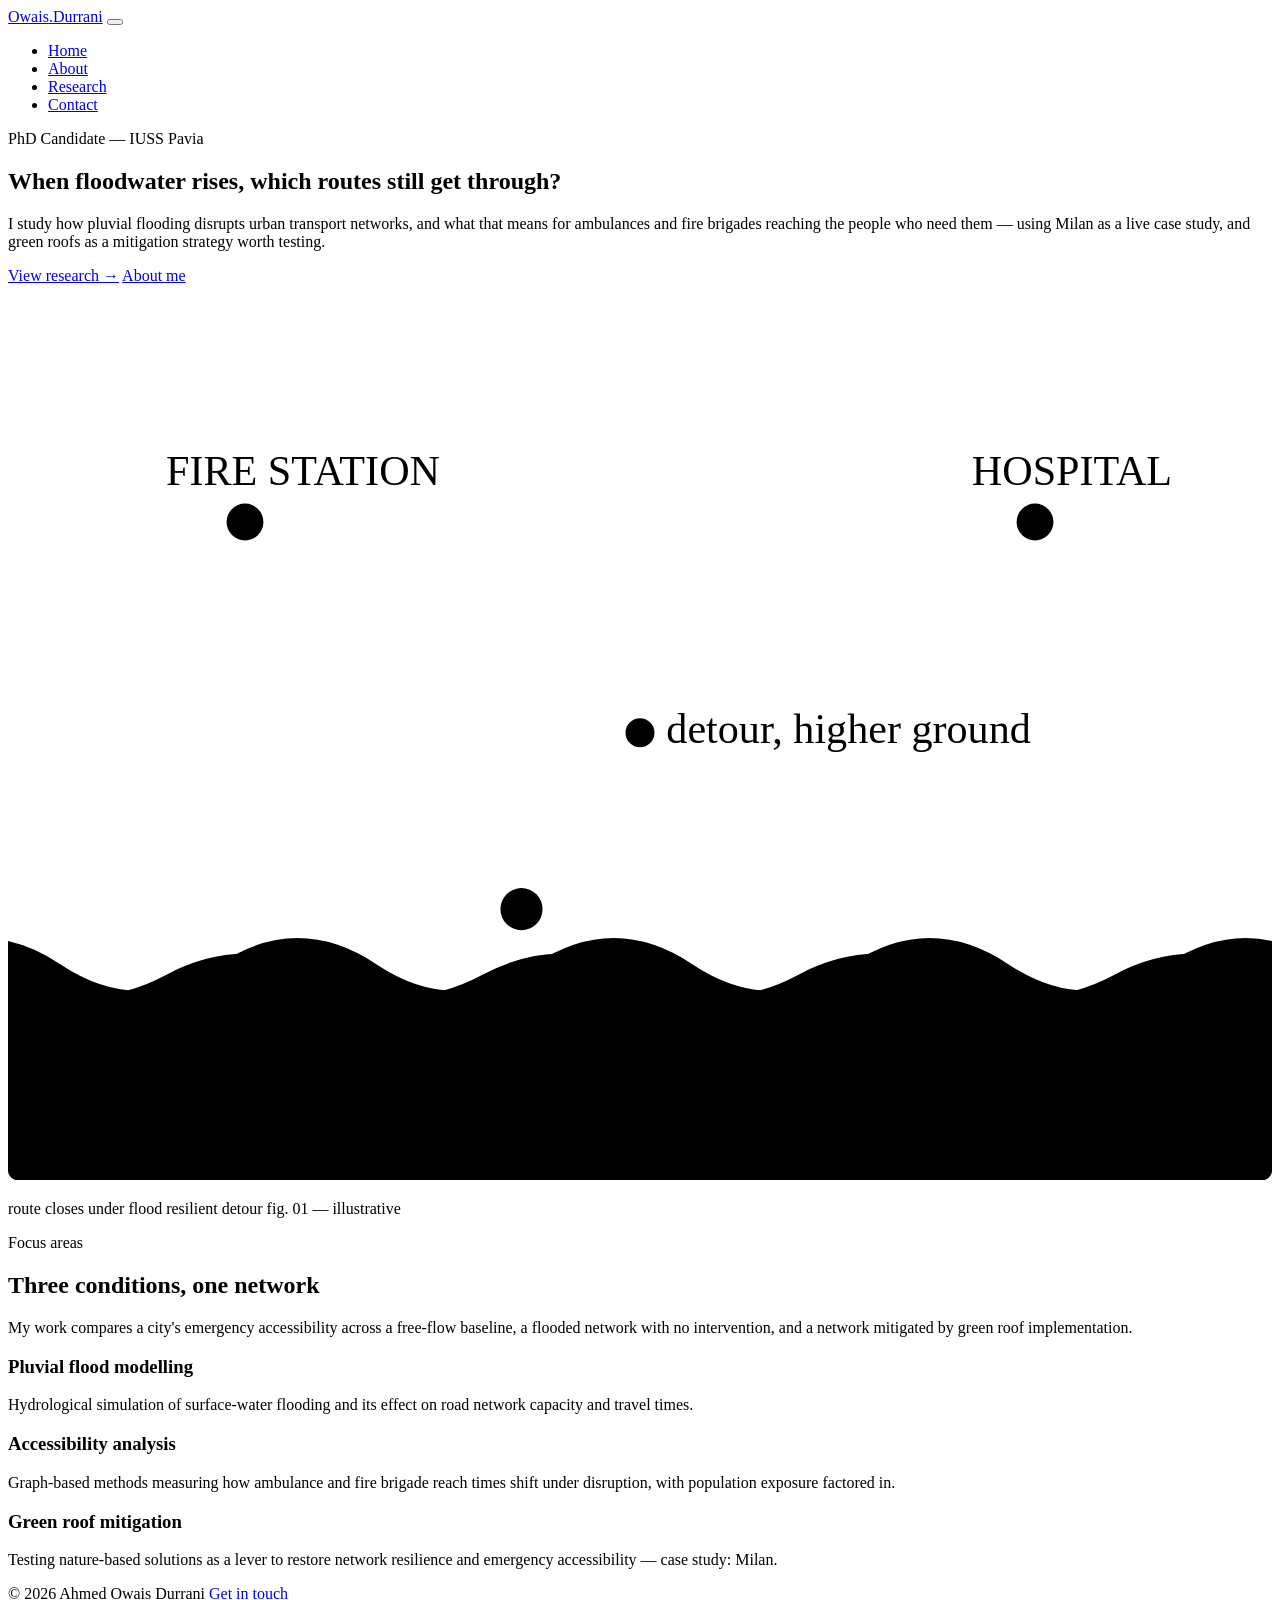
==== index.html @ 67361f3e "Add files via upload" ====
<!DOCTYPE html>
<html lang="en">
<head>
<meta charset="UTF-8">
<meta name="viewport" content="width=device-width, initial-scale=1.0">
<title>Ahmed Owais Durrani — Flood Risk & Emergency Accessibility Research</title>
<meta name="description" content="PhD research on pluvial flood risk, transport network disruption, and emergency service accessibility, with a case study in Milan.">
<link rel="stylesheet" href="assets/css/style.css">
</head>
<body>

<header class="site-header">
  <div class="wrap">
    <a href="index.html" class="brand">Owais<span>.</span>Durrani</a>
    <button class="nav-toggle" aria-label="Toggle menu" aria-expanded="false">
      <span></span><span></span><span></span>
    </button>
    <nav class="main-nav">
      <ul>
        <li><a href="index.html" aria-current="page">Home</a></li>
        <li><a href="about.html">About</a></li>
        <li><a href="research.html">Research</a></li>
        <li><a href="contact.html">Contact</a></li>
      </ul>
    </nav>
  </div>
</header>

<main>
  <section class="hero">
    <div class="wrap">
      <div class="hero-copy">
        <span class="eyebrow">PhD Candidate — IUSS Pavia</span>
        <h1>When floodwater rises, which routes still get through?</h1>
        <p class="lede">
          I study how pluvial flooding disrupts urban transport networks, and what
          that means for ambulances and fire brigades reaching the people who need
          them — using Milan as a live case study, and green roofs as a
          mitigation strategy worth testing.
        </p>
        <div class="hero-actions">
          <a class="btn btn-primary" href="research.html">View research →</a>
          <a class="btn btn-ghost" href="about.html">About me</a>
        </div>
      </div>

      <div class="hero-visual">
        <div class="diagram-frame">
          <svg class="flood-diagram" viewBox="0 0 480 340" role="img" aria-labelledby="fdTitle fdDesc">
            <title id="fdTitle">Diagram of an emergency-access network under flood conditions</title>
            <desc id="fdDesc">A central hub connects to a fire station and a hospital. The direct route to the fire station floods and closes, while a detour through higher ground stays open, and the route to the hospital remains unaffected.</desc>

            <defs>
              <clipPath id="waterClip">
                <rect x="0" y="230" width="480" height="110" rx="4"></rect>
              </clipPath>
            </defs>

            <!-- edges -->
            <path class="fd-edge fd-edge-vulnerable" d="M240,300 L90,90"></path>
            <path class="fd-edge fd-edge-resilient" d="M240,300 L240,170"></path>
            <path class="fd-edge fd-edge-resilient" d="M240,170 L90,90"></path>
            <path class="fd-edge fd-edge-stable" d="M240,300 L390,90"></path>

            <!-- flood break marker -->
            <g class="fd-break" transform="translate(195,237)">
              <circle r="8" fill="var(--paper-raised)" stroke="var(--amber)" stroke-width="1.5"></circle>
              <line x1="-3.5" y1="-3.5" x2="3.5" y2="3.5" stroke="var(--amber)" stroke-width="1.6" stroke-linecap="round"></line>
              <line x1="3.5" y1="-3.5" x2="-3.5" y2="3.5" stroke="var(--amber)" stroke-width="1.6" stroke-linecap="round"></line>
            </g>

            <!-- nodes -->
            <g class="fd-node" transform="translate(90,90)">
              <circle r="7"></circle>
              <text x="-30" y="-14">FIRE STATION</text>
            </g>
            <g class="fd-node" transform="translate(390,90)">
              <circle r="7"></circle>
              <text x="-24" y="-14">HOSPITAL</text>
            </g>
            <g class="fd-node" transform="translate(240,170)">
              <circle r="5.5"></circle>
              <text x="10" y="4">detour, higher ground</text>
            </g>
            <g class="fd-node hub" transform="translate(240,300)">
              <circle r="8"></circle>
              <text x="-19" y="24">DISPATCH HUB</text>
            </g>

            <!-- floodwater -->
            <g class="fd-water" clip-path="url(#waterClip)">
              <g class="fd-wave-b" transform="translate(-40,238)">
                <path d="M0,20 Q30,0 60,20 T120,20 T180,20 T240,20 T300,20 T360,20 T420,20 T480,20 T540,20 T600,20 V110 H0 Z"></path>
              </g>
              <g class="fd-wave-a" transform="translate(0,246)">
                <path d="M0,16 Q30,32 60,16 T120,16 T180,16 T240,16 T300,16 T360,16 T420,16 T480,16 T540,16 T600,16 V110 H0 Z"></path>
              </g>
            </g>
          </svg>
        </div>
        <p class="diagram-caption">
          <span class="legend">
            <span class="legend-item"><span class="legend-swatch" style="background:var(--slate)"></span>route closes under flood</span>
            <span class="legend-item"><span class="legend-swatch" style="background:var(--teal)"></span>resilient detour</span>
          </span>
          <span>fig. 01 — illustrative</span>
        </p>
      </div>
    </div>
  </section>

  <section class="section-divider">
    <div class="wrap">
      <div class="section-head">
        <span class="eyebrow">Focus areas</span>
        <h2>Three conditions, one network</h2>
        <p>My work compares a city's emergency accessibility across a free-flow baseline, a flooded network with no intervention, and a network mitigated by green roof implementation.</p>
      </div>
      <div class="card-grid">
        <div class="card">
          <h3>Pluvial flood modelling</h3>
          <p>Hydrological simulation of surface-water flooding and its effect on road network capacity and travel times.</p>
        </div>
        <div class="card">
          <h3>Accessibility analysis</h3>
          <p>Graph-based methods measuring how ambulance and fire brigade reach times shift under disruption, with population exposure factored in.</p>
        </div>
        <div class="card">
          <h3>Green roof mitigation</h3>
          <p>Testing nature-based solutions as a lever to restore network resilience and emergency accessibility — case study: Milan.</p>
        </div>
      </div>
    </div>
  </section>
</main>

<footer class="site-footer">
  <div class="wrap">
    <span>© 2026 Ahmed Owais Durrani</span>
    <span><a href="contact.html">Get in touch</a></span>
  </div>
</footer>

<script src="assets/js/main.js"></script>
</body>
</html>
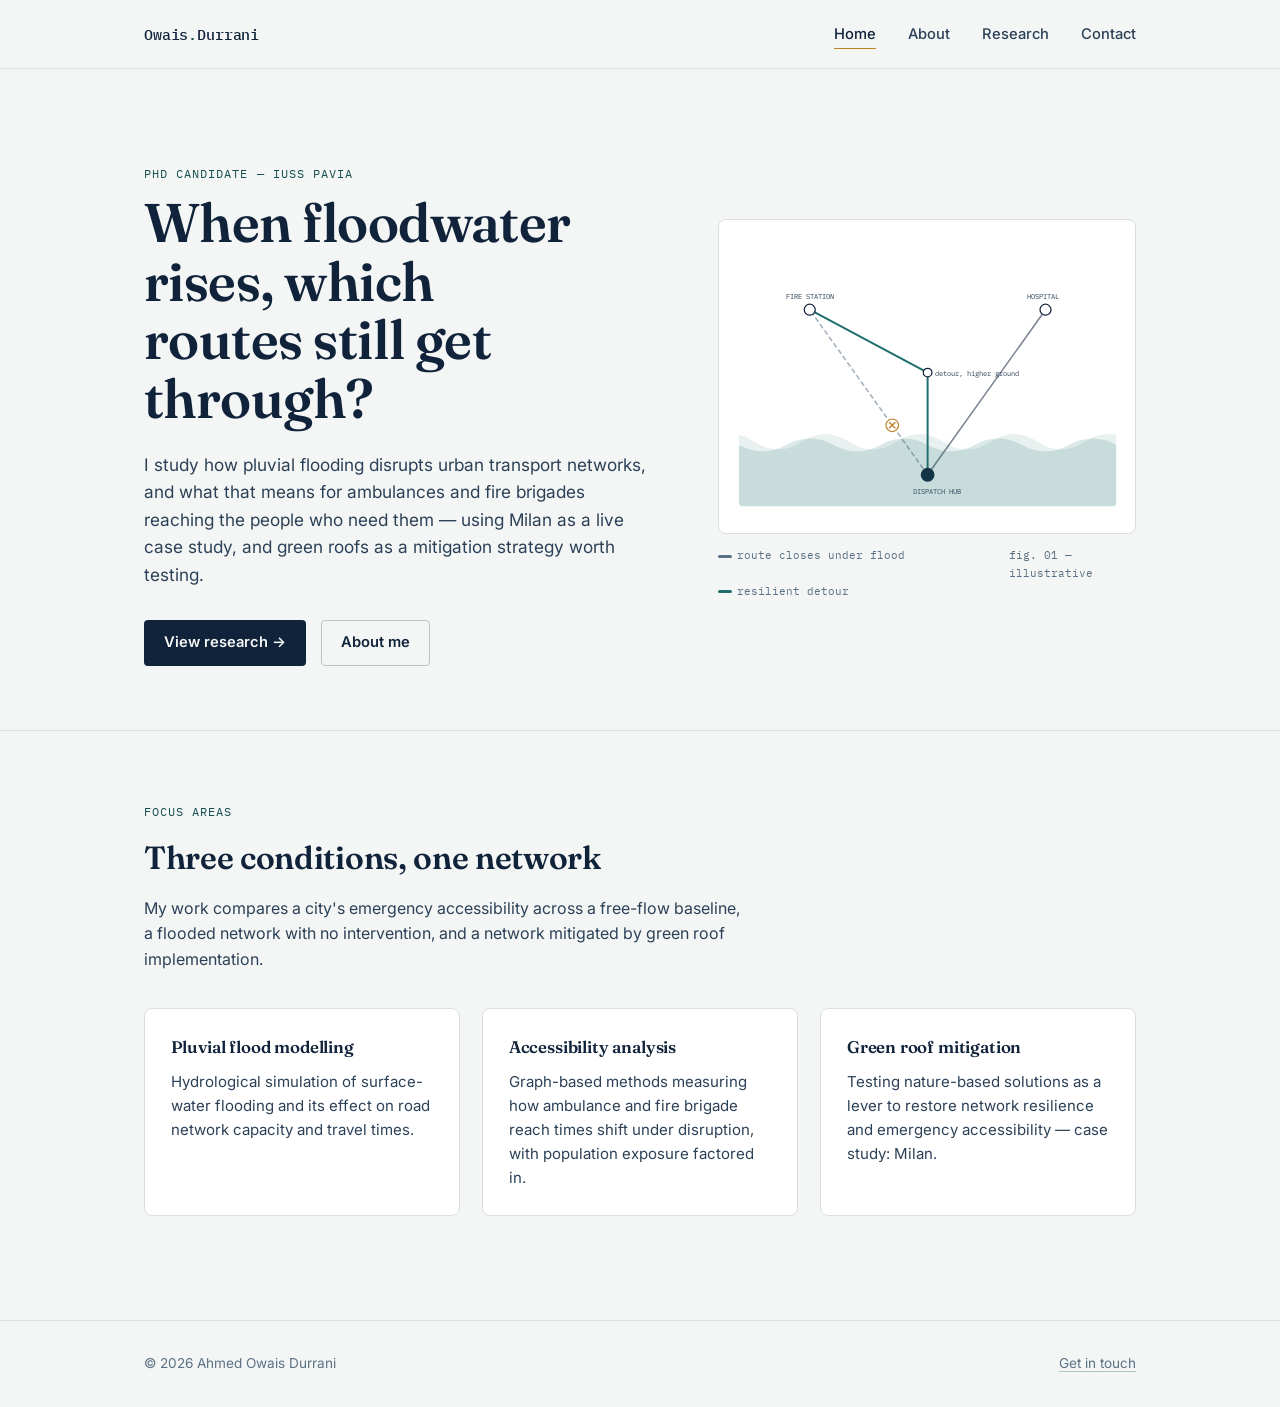
==== commit 0800ed53: "Add files via upload" ====
--- a/index.html
+++ b/index.html
@@ -5,7 +5,7 @@
 <meta name="viewport" content="width=device-width, initial-scale=1.0">
 <title>Ahmed Owais Durrani — Flood Risk & Emergency Accessibility Research</title>
 <meta name="description" content="PhD research on pluvial flood risk, transport network disruption, and emergency service accessibility, with a case study in Milan.">
-<link rel="stylesheet" href="assets/css/style.css">
+<link rel="stylesheet" href="style.css">
 </head>
 <body>
 
@@ -141,6 +141,6 @@
   </div>
 </footer>
 
-<script src="assets/js/main.js"></script>
+<script src="main.js"></script>
 </body>
 </html>
--- a/style.css
+++ b/style.css
@@ -0,0 +1,505 @@
+/* ==========================================================================
+   Ahmed Owais Durrani — academic site
+   Design language: hydrological risk mapping.
+   Palette drawn from flood-depth contour maps (ink/teal/amber), not a
+   generic template palette.
+   ========================================================================== */
+
+@import url('https://fonts.googleapis.com/css2?family=Fraunces:opsz,wght@9..144,400;9..144,500;9..144,600;9..144,700&family=Inter:wght@400;500;600&family=IBM+Plex+Mono:wght@400;500&display=swap');
+
+:root {
+  /* Color */
+  --ink: #10233A;         /* deep navy — headlines, primary text */
+  --ink-soft: #2C4157;    /* secondary text on light bg */
+  --paper: #F4F6F5;       /* cool, quiet background — not cream */
+  --paper-raised: #FFFFFF;
+  --teal: #1F6E6E;        /* resilient / mitigated route */
+  --teal-deep: #164F4F;
+  --amber: #BD8226;       /* risk / disruption marker, used sparingly */
+  --slate: #5B7185;       /* muted labels, captions */
+  --line: #D9E0DE;        /* hairline dividers */
+  --line-strong: #B9C4C1;
+
+  /* Type */
+  --font-display: 'Fraunces', serif;
+  --font-body: 'Inter', -apple-system, sans-serif;
+  --font-mono: 'IBM Plex Mono', monospace;
+
+  /* Layout */
+  --max-w: 1120px;
+  --edge: clamp(20px, 5vw, 64px);
+}
+
+* { box-sizing: border-box; }
+
+html { scroll-behavior: smooth; }
+
+body {
+  margin: 0;
+  background: var(--paper);
+  color: var(--ink);
+  font-family: var(--font-body);
+  font-size: 16px;
+  line-height: 1.6;
+  -webkit-font-smoothing: antialiased;
+}
+
+img { max-width: 100%; display: block; }
+
+a {
+  color: var(--teal-deep);
+  text-decoration-color: rgba(31,110,110,0.35);
+  text-underline-offset: 3px;
+}
+a:hover { text-decoration-color: currentColor; }
+
+:focus-visible {
+  outline: 2px solid var(--teal);
+  outline-offset: 3px;
+}
+
+h1, h2, h3 {
+  font-family: var(--font-display);
+  color: var(--ink);
+  margin: 0 0 0.4em;
+  font-weight: 600;
+  letter-spacing: -0.01em;
+}
+
+.eyebrow {
+  font-family: var(--font-mono);
+  font-size: 0.72rem;
+  letter-spacing: 0.09em;
+  text-transform: uppercase;
+  color: var(--teal-deep);
+  display: block;
+  margin-bottom: 0.9em;
+}
+
+.wrap {
+  max-width: var(--max-w);
+  margin: 0 auto;
+  padding: 0 var(--edge);
+}
+
+/* ---------- Site header / nav ---------- */
+
+.site-header {
+  position: sticky;
+  top: 0;
+  z-index: 50;
+  background: rgba(244, 246, 245, 0.88);
+  backdrop-filter: blur(8px);
+  border-bottom: 1px solid var(--line);
+}
+
+.site-header .wrap {
+  display: flex;
+  align-items: center;
+  justify-content: space-between;
+  height: 68px;
+}
+
+.brand {
+  font-family: var(--font-mono);
+  font-size: 0.95rem;
+  font-weight: 500;
+  color: var(--ink);
+  text-decoration: none;
+  letter-spacing: -0.01em;
+}
+.brand span { color: var(--teal-deep); }
+
+nav.main-nav ul {
+  display: flex;
+  gap: 2rem;
+  list-style: none;
+  margin: 0;
+  padding: 0;
+}
+
+nav.main-nav a {
+  font-family: var(--font-body);
+  font-size: 0.92rem;
+  font-weight: 500;
+  color: var(--ink-soft);
+  text-decoration: none;
+  padding: 0.3rem 0;
+  border-bottom: 1px solid transparent;
+}
+nav.main-nav a:hover,
+nav.main-nav a[aria-current="page"] {
+  color: var(--ink);
+  border-bottom-color: var(--amber);
+}
+
+.nav-toggle {
+  display: none;
+  background: none;
+  border: 1px solid var(--line-strong);
+  border-radius: 6px;
+  width: 40px;
+  height: 36px;
+  cursor: pointer;
+}
+.nav-toggle span {
+  display: block;
+  width: 18px;
+  height: 2px;
+  background: var(--ink);
+  margin: 4px auto;
+}
+
+/* ---------- Hero ---------- */
+
+.hero {
+  padding: clamp(3rem, 8vw, 6rem) 0 clamp(2.5rem, 6vw, 4rem);
+}
+
+.hero .wrap {
+  display: grid;
+  grid-template-columns: 1.1fr 0.9fr;
+  gap: clamp(2rem, 5vw, 4rem);
+  align-items: center;
+}
+
+.hero h1 {
+  font-size: clamp(2.1rem, 4.4vw, 3.4rem);
+  line-height: 1.08;
+  max-width: 12ch;
+}
+
+.hero .lede {
+  font-size: 1.08rem;
+  color: var(--ink-soft);
+  max-width: 46ch;
+  margin: 0.9em 0 1.8em;
+}
+
+.hero-actions {
+  display: flex;
+  gap: 0.9rem;
+  flex-wrap: wrap;
+}
+
+.btn {
+  display: inline-flex;
+  align-items: center;
+  gap: 0.5em;
+  font-family: var(--font-body);
+  font-size: 0.92rem;
+  font-weight: 600;
+  padding: 0.7em 1.3em;
+  border-radius: 4px;
+  text-decoration: none;
+  border: 1px solid transparent;
+  transition: transform 0.15s ease;
+}
+.btn:hover { transform: translateY(-1px); }
+.btn-primary {
+  background: var(--ink);
+  color: var(--paper);
+}
+.btn-primary:hover { background: var(--teal-deep); }
+.btn-ghost {
+  border-color: var(--line-strong);
+  color: var(--ink);
+}
+.btn-ghost:hover { border-color: var(--ink); }
+
+/* ---------- Signature diagram ---------- */
+
+.diagram-frame {
+  background: var(--paper-raised);
+  border: 1px solid var(--line);
+  border-radius: 8px;
+  padding: 1.2rem;
+}
+
+.diagram-caption {
+  font-family: var(--font-mono);
+  font-size: 0.7rem;
+  color: var(--slate);
+  margin-top: 0.8rem;
+  display: flex;
+  justify-content: space-between;
+  gap: 1rem;
+}
+
+.legend {
+  display: flex;
+  gap: 1.1rem;
+  flex-wrap: wrap;
+}
+.legend-item { display: flex; align-items: center; gap: 0.4em; }
+.legend-swatch {
+  width: 14px; height: 3px; border-radius: 2px; display: inline-block;
+}
+
+/* ---------- Sections ---------- */
+
+section { padding: clamp(2.5rem, 6vw, 4.5rem) 0; }
+.section-divider { border-top: 1px solid var(--line); }
+
+.section-head {
+  max-width: 60ch;
+  margin-bottom: 2.2rem;
+}
+.section-head h2 { font-size: clamp(1.5rem, 3vw, 2rem); }
+.section-head p { color: var(--ink-soft); margin: 0; }
+
+/* ---------- Cards / lists ---------- */
+
+.card-grid {
+  display: grid;
+  grid-template-columns: repeat(3, 1fr);
+  gap: 1.4rem;
+}
+
+.card {
+  background: var(--paper-raised);
+  border: 1px solid var(--line);
+  border-radius: 8px;
+  padding: 1.6rem;
+}
+.card h3 { font-size: 1.05rem; margin-bottom: 0.5em; }
+.card p { color: var(--ink-soft); font-size: 0.94rem; margin: 0; }
+
+.record-list { list-style: none; margin: 0; padding: 0; }
+.record {
+  display: grid;
+  grid-template-columns: 90px 1fr;
+  gap: 1.5rem;
+  padding: 1.3rem 0;
+  border-top: 1px solid var(--line);
+}
+.record:first-child { border-top: none; }
+.record-year {
+  font-family: var(--font-mono);
+  font-size: 0.85rem;
+  color: var(--teal-deep);
+  padding-top: 0.2em;
+}
+.record-title {
+  font-weight: 600;
+  margin: 0 0 0.25em;
+  font-size: 1.02rem;
+}
+.record-meta {
+  font-size: 0.88rem;
+  color: var(--slate);
+  margin: 0;
+}
+
+/* ---------- Timeline (experience/education) ---------- */
+
+.timeline { list-style: none; margin: 0; padding: 0; }
+.timeline li {
+  position: relative;
+  padding: 0 0 1.8rem 1.6rem;
+  border-left: 1px solid var(--line-strong);
+}
+.timeline li:last-child { padding-bottom: 0; }
+.timeline li::before {
+  content: "";
+  position: absolute;
+  left: -4.5px;
+  top: 4px;
+  width: 8px;
+  height: 8px;
+  border-radius: 50%;
+  background: var(--teal);
+}
+.timeline .when {
+  font-family: var(--font-mono);
+  font-size: 0.75rem;
+  color: var(--slate);
+  display: block;
+  margin-bottom: 0.3em;
+}
+.timeline h3 { font-size: 1.02rem; margin-bottom: 0.15em; }
+.timeline .where { color: var(--ink-soft); font-size: 0.92rem; margin: 0 0 0.4em; }
+.timeline p.desc { margin: 0; color: var(--ink-soft); font-size: 0.94rem; }
+
+/* ---------- Skills / languages ---------- */
+
+.tag-row { display: flex; flex-wrap: wrap; gap: 0.6rem; }
+.tag {
+  font-family: var(--font-mono);
+  font-size: 0.78rem;
+  padding: 0.4em 0.75em;
+  border: 1px solid var(--line-strong);
+  border-radius: 4px;
+  color: var(--ink-soft);
+}
+
+.lang-grid {
+  display: grid;
+  grid-template-columns: repeat(auto-fit, minmax(140px, 1fr));
+  gap: 1rem;
+}
+.lang-grid .lang-name { font-weight: 600; font-size: 0.95rem; }
+.lang-grid .lang-level { font-family: var(--font-mono); font-size: 0.78rem; color: var(--slate); }
+
+/* ---------- Two-col about ---------- */
+
+.about-grid {
+  display: grid;
+  grid-template-columns: 260px 1fr;
+  gap: 3rem;
+  align-items: start;
+}
+.profile-photo {
+  border-radius: 8px;
+  border: 1px solid var(--line);
+  aspect-ratio: 1 / 1;
+  object-fit: cover;
+  width: 100%;
+}
+.about-grid .bio p { color: var(--ink-soft); }
+
+/* ---------- Contact ---------- */
+
+.contact-grid {
+  display: grid;
+  grid-template-columns: repeat(auto-fit, minmax(220px, 1fr));
+  gap: 1rem;
+}
+.contact-card {
+  display: flex;
+  align-items: center;
+  gap: 0.9rem;
+  padding: 1.1rem 1.3rem;
+  background: var(--paper-raised);
+  border: 1px solid var(--line);
+  border-radius: 8px;
+  text-decoration: none;
+  color: var(--ink);
+  transition: border-color 0.15s ease;
+}
+.contact-card:hover { border-color: var(--teal); }
+.contact-icon {
+  width: 34px; height: 34px;
+  flex-shrink: 0;
+  display: flex; align-items: center; justify-content: center;
+  border-radius: 50%;
+  background: var(--paper);
+  border: 1px solid var(--line);
+}
+.contact-card .label {
+  font-family: var(--font-mono);
+  font-size: 0.68rem;
+  text-transform: uppercase;
+  letter-spacing: 0.07em;
+  color: var(--slate);
+  display: block;
+  margin-bottom: 0.15em;
+}
+.contact-card .value { font-weight: 600; font-size: 0.95rem; }
+
+/* ---------- Signature: flood/network diagram ---------- */
+
+.flood-diagram { width: 100%; height: auto; overflow: visible; }
+
+.fd-edge { fill: none; stroke-linecap: round; }
+.fd-edge-resilient { stroke: var(--teal); stroke-width: 2.5; }
+.fd-edge-stable { stroke: var(--ink); stroke-width: 2; opacity: 0.55; }
+.fd-edge-vulnerable {
+  stroke: var(--slate);
+  stroke-width: 2;
+  stroke-dasharray: 5 5;
+  opacity: 0.55;
+}
+
+.fd-node circle { fill: var(--paper-raised); stroke: var(--ink); stroke-width: 1.6; }
+.fd-node.hub circle { fill: var(--ink); stroke: var(--ink); }
+.fd-node text {
+  font-family: var(--font-mono);
+  font-size: 9.5px;
+  fill: var(--ink-soft);
+}
+
+.fd-water {
+  animation: fd-rise 9s ease-in-out infinite;
+}
+.fd-wave-a, .fd-wave-b {
+  fill: rgba(31, 110, 110, 0.16);
+}
+.fd-wave-b { fill: rgba(31, 110, 110, 0.1); }
+.fd-wave-a { animation: fd-drift-a 6s linear infinite; }
+.fd-wave-b { animation: fd-drift-b 8s linear infinite reverse; }
+
+.fd-break {
+  animation: fd-flicker 9s ease-in-out infinite;
+}
+
+@keyframes fd-rise {
+  0%, 100% { transform: translateY(26px); }
+  45%, 60% { transform: translateY(0px); }
+}
+@keyframes fd-drift-a {
+  from { transform: translateX(0); }
+  to { transform: translateX(-120px); }
+}
+@keyframes fd-drift-b {
+  from { transform: translateX(0); }
+  to { transform: translateX(-160px); }
+}
+@keyframes fd-flicker {
+  0%, 40% { opacity: 0; }
+  50%, 68% { opacity: 1; }
+  78%, 100% { opacity: 0; }
+}
+
+/* ---------- Footer ---------- */
+
+.site-footer {
+  border-top: 1px solid var(--line);
+  padding: 2rem 0;
+  margin-top: 2rem;
+}
+.site-footer .wrap {
+  display: flex;
+  justify-content: space-between;
+  align-items: center;
+  gap: 1rem;
+  flex-wrap: wrap;
+  font-size: 0.85rem;
+  color: var(--slate);
+}
+.site-footer a { color: var(--slate); }
+
+/* ---------- Responsive ---------- */
+
+@media (max-width: 860px) {
+  .hero .wrap { grid-template-columns: 1fr; }
+  .hero-visual { order: -1; }
+  .card-grid { grid-template-columns: 1fr; }
+  .about-grid { grid-template-columns: 1fr; }
+  .about-grid .profile-photo { width: 160px; }
+  .record { grid-template-columns: 70px 1fr; gap: 1rem; }
+}
+
+@media (max-width: 680px) {
+  nav.main-nav {
+    position: absolute;
+    top: 68px;
+    left: 0;
+    right: 0;
+    background: var(--paper);
+    border-bottom: 1px solid var(--line);
+    display: none;
+  }
+  nav.main-nav.open { display: block; }
+  nav.main-nav ul {
+    flex-direction: column;
+    gap: 0;
+    padding: 0.5rem var(--edge) 1.2rem;
+  }
+  nav.main-nav a { display: block; padding: 0.7rem 0; }
+  .nav-toggle { display: block; }
+}
+
+@media (prefers-reduced-motion: reduce) {
+  * { animation-duration: 0.001ms !important; animation-iteration-count: 1 !important; }
+}
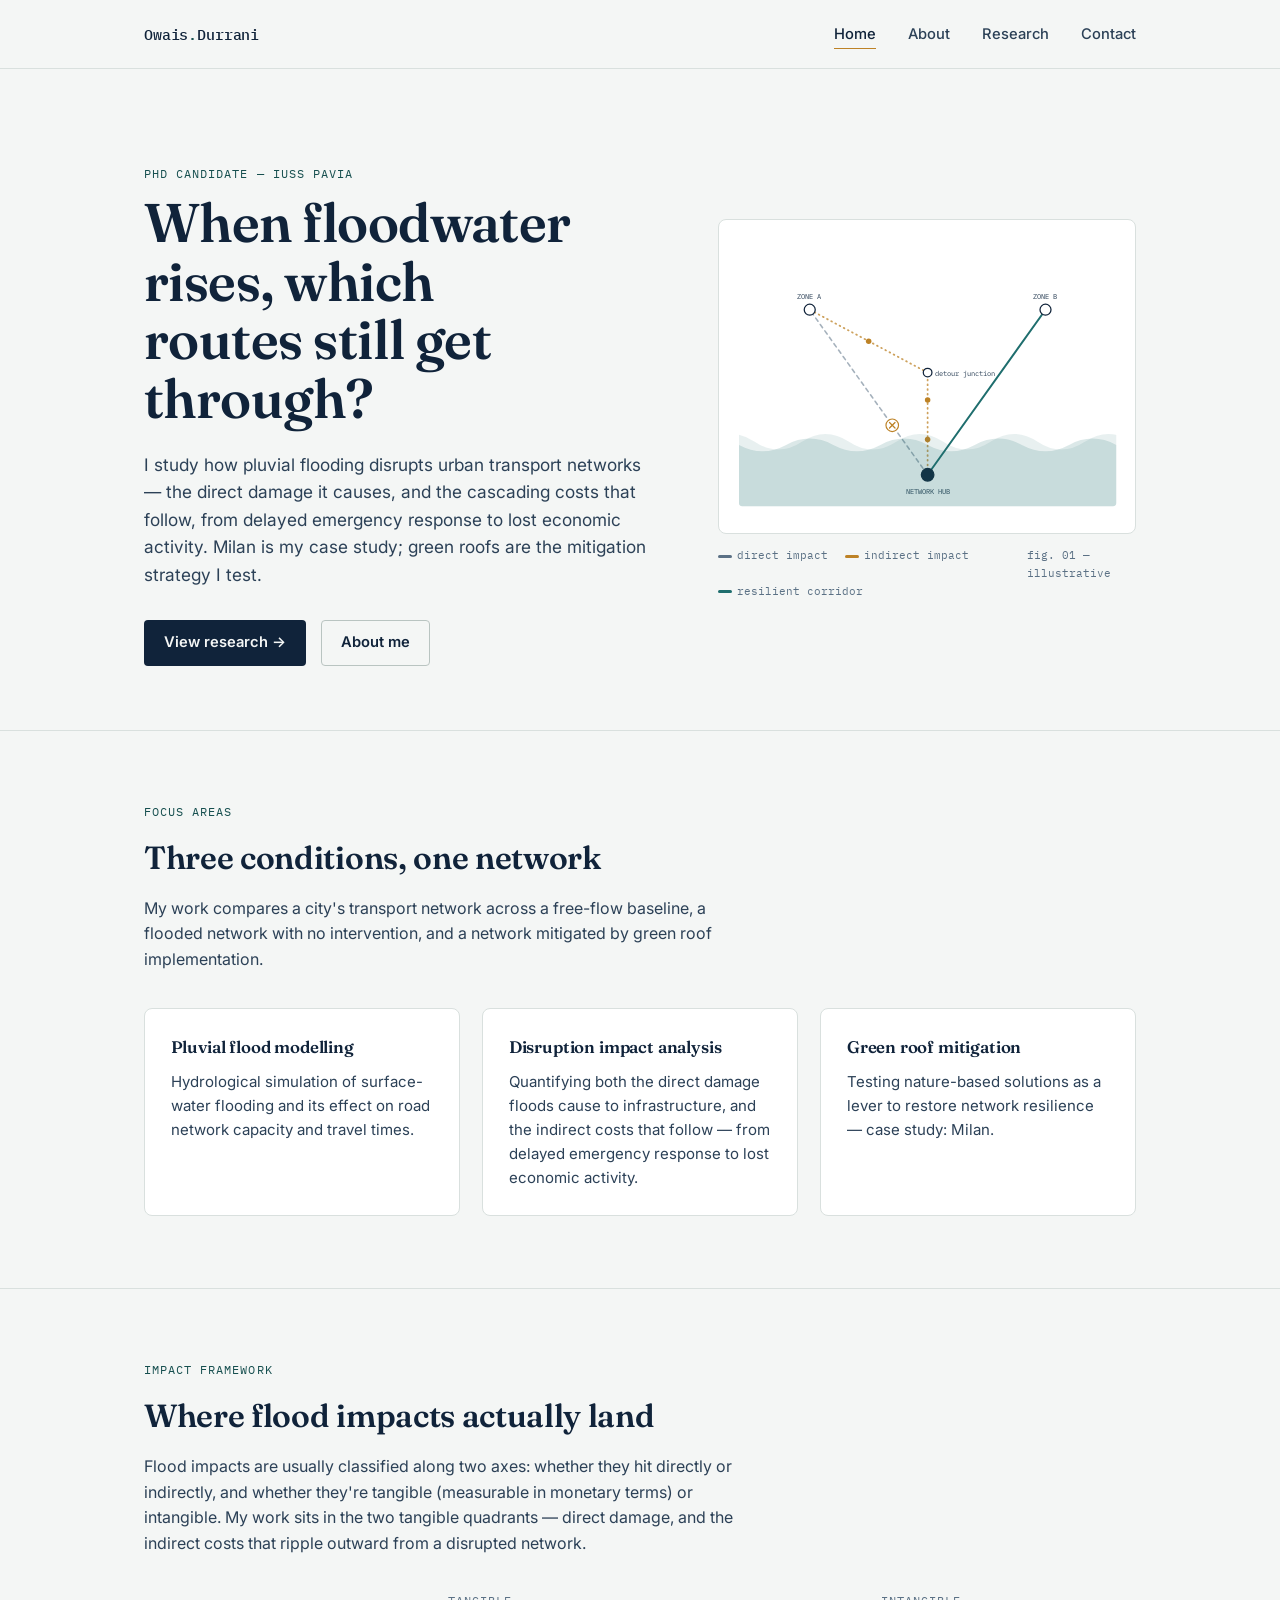
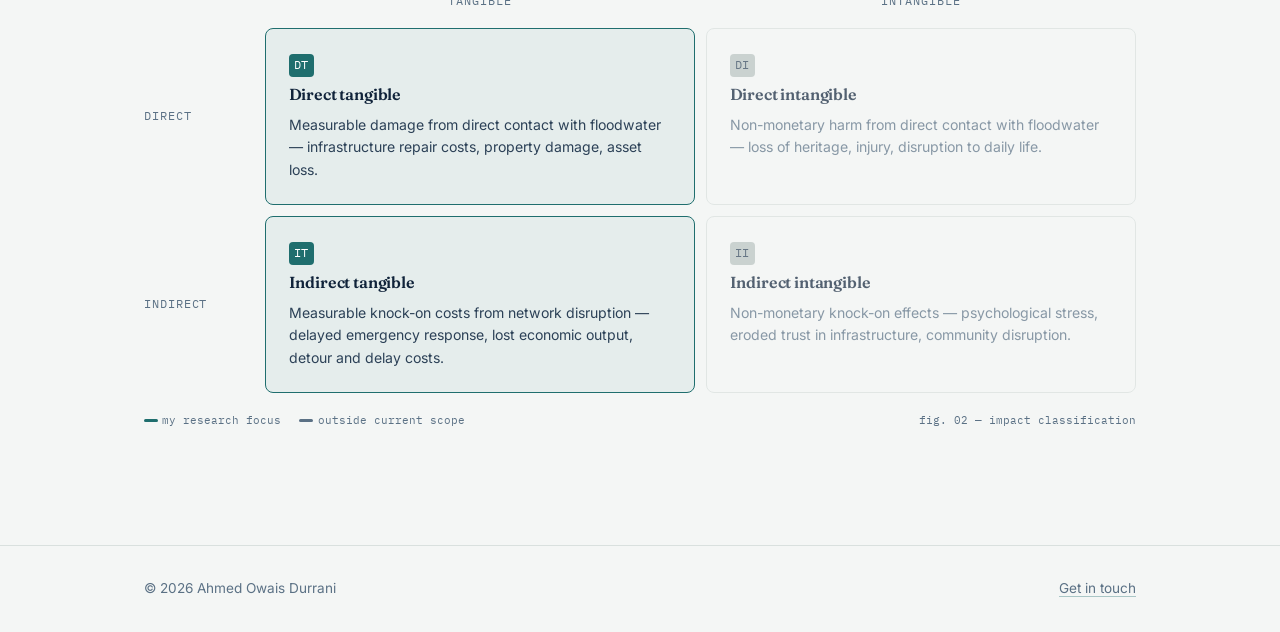
==== commit 536a9df2: "Add files via upload" ====
--- a/index.html
+++ b/index.html
@@ -3,8 +3,8 @@
 <head>
 <meta charset="UTF-8">
 <meta name="viewport" content="width=device-width, initial-scale=1.0">
-<title>Ahmed Owais Durrani — Flood Risk & Emergency Accessibility Research</title>
-<meta name="description" content="PhD research on pluvial flood risk, transport network disruption, and emergency service accessibility, with a case study in Milan.">
+<title>Ahmed Owais Durrani — Flood-Induced Transport Disruption Research</title>
+<meta name="description" content="PhD research on how pluvial flooding disrupts urban transport networks — direct damage, cascading costs, and green roof mitigation — with a case study in Milan.">
 <link rel="stylesheet" href="style.css">
 </head>
 <body>
@@ -33,10 +33,10 @@
         <span class="eyebrow">PhD Candidate — IUSS Pavia</span>
         <h1>When floodwater rises, which routes still get through?</h1>
         <p class="lede">
-          I study how pluvial flooding disrupts urban transport networks, and what
-          that means for ambulances and fire brigades reaching the people who need
-          them — using Milan as a live case study, and green roofs as a
-          mitigation strategy worth testing.
+          I study how pluvial flooding disrupts urban transport networks — the
+          direct damage it causes, and the cascading costs that follow, from
+          delayed emergency response to lost economic activity. Milan is my
+          case study; green roofs are the mitigation strategy I test.
         </p>
         <div class="hero-actions">
           <a class="btn btn-primary" href="research.html">View research →</a>
@@ -47,8 +47,8 @@
       <div class="hero-visual">
         <div class="diagram-frame">
           <svg class="flood-diagram" viewBox="0 0 480 340" role="img" aria-labelledby="fdTitle fdDesc">
-            <title id="fdTitle">Diagram of an emergency-access network under flood conditions</title>
-            <desc id="fdDesc">A central hub connects to a fire station and a hospital. The direct route to the fire station floods and closes, while a detour through higher ground stays open, and the route to the hospital remains unaffected.</desc>
+            <title id="fdTitle">Diagram of direct and indirect flood impacts on a transport network</title>
+            <desc id="fdDesc">A network hub connects to two zones. The direct route floods and closes, causing a direct impact. Traffic reroutes through a detour, which becomes congested — an indirect impact. A separate corridor stays clear, representing what a resilient, mitigated route looks like.</desc>
 
             <defs>
               <clipPath id="waterClip">
@@ -57,12 +57,17 @@
             </defs>
 
             <!-- edges -->
-            <path class="fd-edge fd-edge-vulnerable" d="M240,300 L90,90"></path>
-            <path class="fd-edge fd-edge-resilient" d="M240,300 L240,170"></path>
-            <path class="fd-edge fd-edge-resilient" d="M240,170 L90,90"></path>
-            <path class="fd-edge fd-edge-stable" d="M240,300 L390,90"></path>
-
-            <!-- flood break marker -->
+            <path class="fd-edge fd-edge-direct" d="M240,300 L90,90"></path>
+            <path class="fd-edge fd-edge-indirect" d="M240,300 L240,170"></path>
+            <path class="fd-edge fd-edge-indirect" d="M240,170 L90,90"></path>
+            <path class="fd-edge fd-edge-resilient" d="M240,300 L390,90"></path>
+
+            <!-- congestion markers along the indirect detour -->
+            <circle class="fd-congestion" style="animation-delay:0s"   cx="240" cy="255" r="3.5"></circle>
+            <circle class="fd-congestion" style="animation-delay:0.5s" cx="240" cy="205" r="3.5"></circle>
+            <circle class="fd-congestion" style="animation-delay:1s"   cx="165" cy="130" r="3.5"></circle>
+
+            <!-- direct-impact break marker -->
             <g class="fd-break" transform="translate(195,237)">
               <circle r="8" fill="var(--paper-raised)" stroke="var(--amber)" stroke-width="1.5"></circle>
               <line x1="-3.5" y1="-3.5" x2="3.5" y2="3.5" stroke="var(--amber)" stroke-width="1.6" stroke-linecap="round"></line>
@@ -72,19 +77,19 @@
             <!-- nodes -->
             <g class="fd-node" transform="translate(90,90)">
               <circle r="7"></circle>
-              <text x="-30" y="-14">FIRE STATION</text>
+              <text x="-16" y="-14">ZONE A</text>
             </g>
             <g class="fd-node" transform="translate(390,90)">
               <circle r="7"></circle>
-              <text x="-24" y="-14">HOSPITAL</text>
+              <text x="-16" y="-14">ZONE B</text>
             </g>
             <g class="fd-node" transform="translate(240,170)">
               <circle r="5.5"></circle>
-              <text x="10" y="4">detour, higher ground</text>
+              <text x="10" y="4">detour junction</text>
             </g>
             <g class="fd-node hub" transform="translate(240,300)">
               <circle r="8"></circle>
-              <text x="-19" y="24">DISPATCH HUB</text>
+              <text x="-27" y="24">NETWORK HUB</text>
             </g>
 
             <!-- floodwater -->
@@ -100,8 +105,9 @@
         </div>
         <p class="diagram-caption">
           <span class="legend">
-            <span class="legend-item"><span class="legend-swatch" style="background:var(--slate)"></span>route closes under flood</span>
-            <span class="legend-item"><span class="legend-swatch" style="background:var(--teal)"></span>resilient detour</span>
+            <span class="legend-item"><span class="legend-swatch" style="background:var(--slate)"></span>direct impact</span>
+            <span class="legend-item"><span class="legend-swatch" style="background:var(--amber)"></span>indirect impact</span>
+            <span class="legend-item"><span class="legend-swatch" style="background:var(--teal)"></span>resilient corridor</span>
           </span>
           <span>fig. 01 — illustrative</span>
         </p>
@@ -114,7 +120,7 @@
       <div class="section-head">
         <span class="eyebrow">Focus areas</span>
         <h2>Three conditions, one network</h2>
-        <p>My work compares a city's emergency accessibility across a free-flow baseline, a flooded network with no intervention, and a network mitigated by green roof implementation.</p>
+        <p>My work compares a city's transport network across a free-flow baseline, a flooded network with no intervention, and a network mitigated by green roof implementation.</p>
       </div>
       <div class="card-grid">
         <div class="card">
@@ -122,14 +128,65 @@
           <p>Hydrological simulation of surface-water flooding and its effect on road network capacity and travel times.</p>
         </div>
         <div class="card">
-          <h3>Accessibility analysis</h3>
-          <p>Graph-based methods measuring how ambulance and fire brigade reach times shift under disruption, with population exposure factored in.</p>
+          <h3>Disruption impact analysis</h3>
+          <p>Quantifying both the direct damage floods cause to infrastructure, and the indirect costs that follow — from delayed emergency response to lost economic activity.</p>
         </div>
         <div class="card">
           <h3>Green roof mitigation</h3>
-          <p>Testing nature-based solutions as a lever to restore network resilience and emergency accessibility — case study: Milan.</p>
-        </div>
-      </div>
+          <p>Testing nature-based solutions as a lever to restore network resilience — case study: Milan.</p>
+        </div>
+      </div>
+    </div>
+  </section>
+
+  <section class="section-divider">
+    <div class="wrap">
+      <div class="section-head">
+        <span class="eyebrow">Impact framework</span>
+        <h2>Where flood impacts actually land</h2>
+        <p>Flood impacts are usually classified along two axes: whether they hit
+          directly or indirectly, and whether they're tangible (measurable in
+          monetary terms) or intangible. My work sits in the two tangible
+          quadrants — direct damage, and the indirect costs that ripple outward
+          from a disrupted network.</p>
+      </div>
+
+      <div class="impact-matrix">
+        <div class="im-corner" aria-hidden="true"></div>
+        <div class="im-col-label">Tangible</div>
+        <div class="im-col-label">Intangible</div>
+
+        <div class="im-row-label">Direct</div>
+        <div class="im-cell im-active">
+          <span class="im-tag">DT</span>
+          <h3>Direct tangible</h3>
+          <p>Measurable damage from direct contact with floodwater — infrastructure repair costs, property damage, asset loss.</p>
+        </div>
+        <div class="im-cell im-muted">
+          <span class="im-tag">DI</span>
+          <h3>Direct intangible</h3>
+          <p>Non-monetary harm from direct contact with floodwater — loss of heritage, injury, disruption to daily life.</p>
+        </div>
+
+        <div class="im-row-label">Indirect</div>
+        <div class="im-cell im-active">
+          <span class="im-tag">IT</span>
+          <h3>Indirect tangible</h3>
+          <p>Measurable knock-on costs from network disruption — delayed emergency response, lost economic output, detour and delay costs.</p>
+        </div>
+        <div class="im-cell im-muted">
+          <span class="im-tag">II</span>
+          <h3>Indirect intangible</h3>
+          <p>Non-monetary knock-on effects — psychological stress, eroded trust in infrastructure, community disruption.</p>
+        </div>
+      </div>
+      <p class="diagram-caption" style="margin-top:1.2rem;">
+        <span class="legend">
+          <span class="legend-item"><span class="legend-swatch" style="background:var(--teal)"></span>my research focus</span>
+          <span class="legend-item"><span class="legend-swatch" style="background:var(--slate)"></span>outside current scope</span>
+        </span>
+        <span>fig. 02 — impact classification</span>
+      </p>
     </div>
   </section>
 </main>
--- a/style.css
+++ b/style.css
@@ -403,13 +403,28 @@
 
 .fd-edge { fill: none; stroke-linecap: round; }
 .fd-edge-resilient { stroke: var(--teal); stroke-width: 2.5; }
-.fd-edge-stable { stroke: var(--ink); stroke-width: 2; opacity: 0.55; }
-.fd-edge-vulnerable {
+.fd-edge-direct {
   stroke: var(--slate);
   stroke-width: 2;
   stroke-dasharray: 5 5;
   opacity: 0.55;
 }
+.fd-edge-indirect {
+  stroke: var(--amber);
+  stroke-width: 2.25;
+  stroke-dasharray: 1 5;
+  opacity: 0.75;
+}
+
+.fd-congestion {
+  fill: var(--amber);
+  animation: fd-congest-pulse 2.2s ease-in-out infinite;
+}
+
+@keyframes fd-congest-pulse {
+  0%, 100% { opacity: 0.15; r: 3px; }
+  50% { opacity: 0.9; r: 4px; }
+}
 
 .fd-node circle { fill: var(--paper-raised); stroke: var(--ink); stroke-width: 1.6; }
 .fd-node.hub circle { fill: var(--ink); stroke: var(--ink); }
@@ -449,6 +464,65 @@
   0%, 40% { opacity: 0; }
   50%, 68% { opacity: 1; }
   78%, 100% { opacity: 0; }
+}
+
+/* ---------- Impact matrix (Direct/Indirect x Tangible/Intangible) ---------- */
+
+.impact-matrix {
+  display: grid;
+  grid-template-columns: 110px 1fr 1fr;
+  gap: 0.7rem;
+  align-items: stretch;
+}
+
+.im-corner { }
+
+.im-col-label,
+.im-row-label {
+  font-family: var(--font-mono);
+  font-size: 0.72rem;
+  letter-spacing: 0.08em;
+  text-transform: uppercase;
+  color: var(--slate);
+  display: flex;
+  align-items: center;
+}
+.im-col-label { justify-content: center; padding-bottom: 0.4rem; }
+.im-row-label { justify-content: flex-start; }
+
+.im-cell {
+  border-radius: 8px;
+  padding: 1.4rem;
+  border: 1px solid var(--line);
+}
+.im-cell h3 { font-size: 1rem; margin: 0.3em 0 0.4em; }
+.im-cell p { margin: 0; font-size: 0.88rem; color: var(--ink-soft); }
+
+.im-tag {
+  font-family: var(--font-mono);
+  font-size: 0.72rem;
+  padding: 0.2em 0.5em;
+  border-radius: 4px;
+  display: inline-block;
+}
+
+.im-active {
+  background: rgba(31, 110, 110, 0.07);
+  border-color: var(--teal);
+}
+.im-active .im-tag { background: var(--teal); color: var(--paper-raised); }
+
+.im-muted {
+  background: var(--paper);
+  opacity: 0.7;
+}
+.im-muted .im-tag { background: var(--line-strong); color: var(--ink-soft); }
+.im-muted p { color: var(--slate); }
+
+@media (max-width: 640px) {
+  .impact-matrix { grid-template-columns: 1fr; }
+  .im-corner, .im-col-label { display: none; }
+  .im-row-label { padding: 0.6rem 0 0.2rem; }
 }
 
 /* ---------- Footer ---------- */
